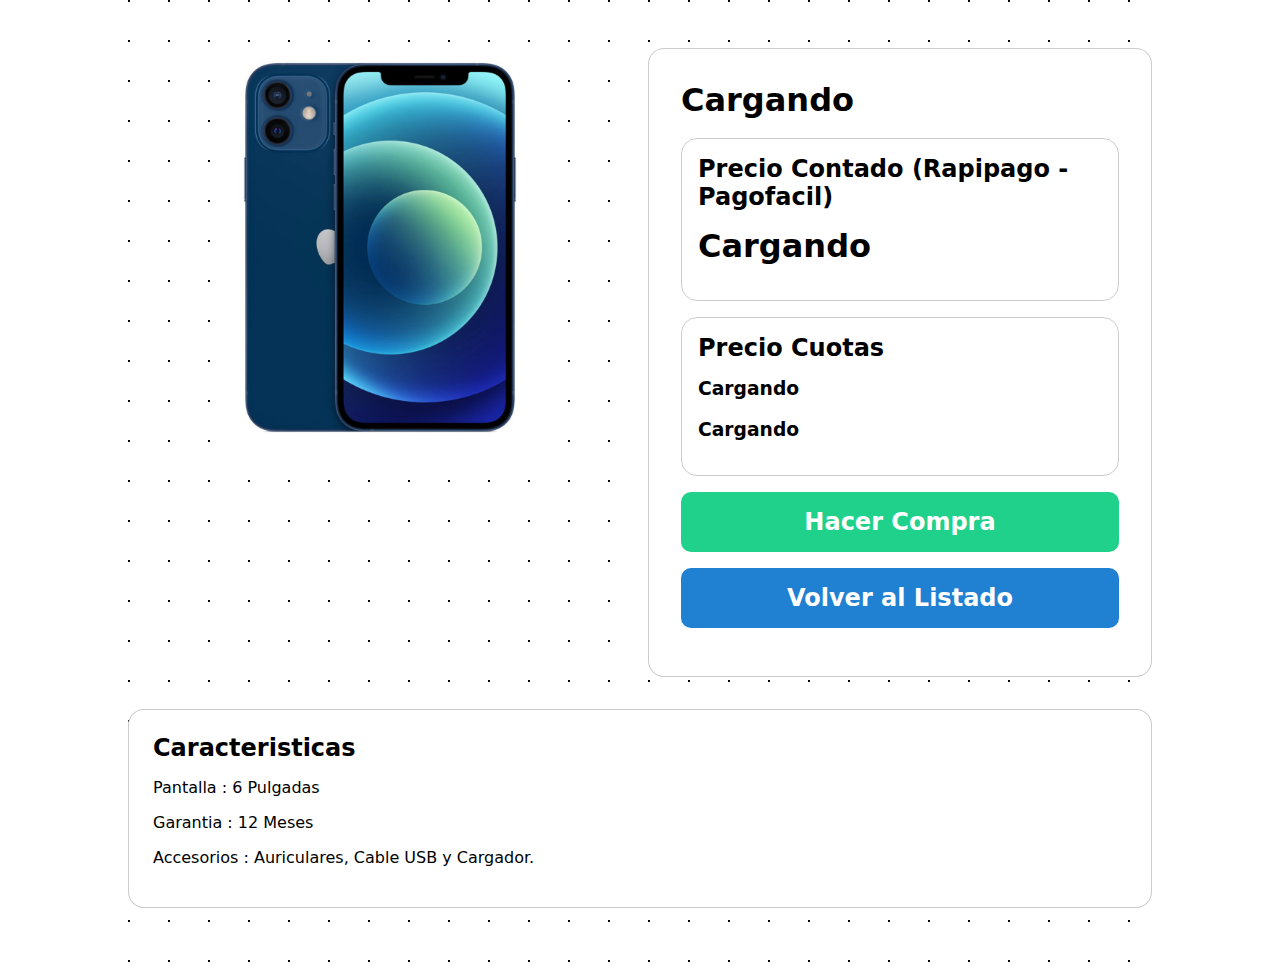
==== celular.html @ 4eaa4f91 "Add files via upload" ====
<!DOCTYPE html>
<html lang="es">
<head>
    <meta charset="UTF-8">
    <meta http-equiv="X-UA-Compatible" content="IE=edge">
    <meta name="viewport" content="width=device-width, initial-scale=1.0">
    <link rel="stylesheet" href="./public/css/style.css">
    <link rel="shortcut icon" href="./public/favicon/favicon.png" type="image/x-icon">
    <link rel="preconnect" href="https://fonts.gstatic.com">
    <link href="https://fonts.googleapis.com/css2?family=Material+Icons&display=swap" rel="stylesheet">
    <link rel="preconnect" href="https://fonts.googleapis.com">
    <link rel="preconnect" href="https://fonts.gstatic.com" crossorigin>
    <link href="https://fonts.googleapis.com/css2?family=Roboto&display=swap" rel="stylesheet">
    <script src="./public/js/page.js" defer></script>
    <title>Promo Celulares</title>
</head>
<body onload="loadPhone();">
    <main class='phonePageDetail'>
        <img id="image" src="./public/img/phones/default.jpg" alt="image">
        <div class="phoneSpecs">
            <h1 id="name">Cargando</h1>
            <div class="buyOpts">
                <h2>Precio Contado (Rapipago - Pagofacil)</h2>
                <h1 id="price">Cargando</h1>
            </div>
            <div class="buyOpts">
                <h2>Precio Cuotas</h2>
                <h3 id="mustpay">Cargando</h3>
                <h3 id="quote">Cargando</h3>
            </div>
            <a class="buttonGen" id="link" href="#">Hacer Compra</a>
            <a class="buttonGen" href="index.html">Volver al Listado</a>
        </div>
        <div class="phoneSpecsSec">
            <h2>Caracteristicas</h2>
            <p id="color"></p>
            <p id="rom"></p>
            <p id="ram"></p>
            <p>Pantalla : 6 Pulgadas</p>
            <p>Garantia : 12 Meses</p>
            <p>Accesorios : Auriculares, Cable USB y Cargador.</p>
        </div>
    </main>
</body>
</html>
---- public/css/style.css ----
@import url(phones.css);
@import url(phone.css);
@import url(pay.css);
@import url(cvu.css);
@import url(face.css);
@import url(buy.css);

*{
    box-sizing: border-box;
    margin: 0;
    padding: 0;
    font-family: system-ui, -apple-system, BlinkMacSystemFont, '.SFNSText-Regular', sans-serif;
}

html{
    height: 100vh;
    scroll-behavior: smooth;
    overflow-x: hidden;
}

main {
    flex-grow: 1;
}

.buttonGen,
.button1,
.button2{
    border-style: none;
    cursor: pointer;
    border-radius: 10px;
    white-space: pre;
    font-size: 1.4rem;
    text-align: center;
    padding: 15px 45px;
    font-weight: bold;
}

.button1{
    background-image: linear-gradient(to right, #457fca 0%, #5691c8  51%, #457fca  100%);
    transition: 0.5s;
    background-size: 200% auto;
    color: white;            
    box-shadow: 0 0 20px #eee;
    display: block;
}

.button2{
    color: white;
    transition: 0.5s;
    background-color: #73bbff;
}

.button1:hover{
    background-position: right center;
    color: #fff;
    text-decoration: none;
}

.button2:hover{
    background-color: #3c9ffc;
    color: #fff;
}

.container{
    background-image: radial-gradient(black 1px, transparent 0);
    background-size: 40px 40px;
    background-position: -19px -19px;
    padding: 1rem;
    height: 100%;
}

.boxProcess{
    color: white;
    text-align: left;
    border: 1px solid rgba(0, 0, 0, 0.1);
    border-radius: 1rem;
    background-image: linear-gradient(to right, #2e7de5 0%, #3e96e9  51%, #2e7de5  100%);
    padding: 2rem 1rem;
    box-shadow: 0 2px 4px rgb(0 0 0 / 10%), 0 8px 16px rgb(0 0 0 / 10%);
    gap: 1rem;
    width: fit-content;
    margin: auto;
}

.alignme{
    display: grid;
    place-content: center;
}

.spinner {
    border: 6px solid rgba(0, 0, 0, 0.1);
    width: 55px;
    height: 55px;
    border-radius: 50%;
    border-left-color: white;
    margin: 0 auto;
  
    animation: spin 1s ease-in infinite;
  }
  
  @keyframes spin {
    0% {
      transform: rotate(0deg);
    }
  
    100% {
      transform: rotate(360deg);
    }
  }

.inactive{
    display: none;
}

.activeBtn{
    display: block;
    margin-top: 2rem !important;
    padding: 1rem;
    background-color: white;
    border-radius: 0.5rem;
    width: fit-content;
    margin: 0 auto;
    text-decoration: none;
    font-size: 2rem;
    color: #515151;
}
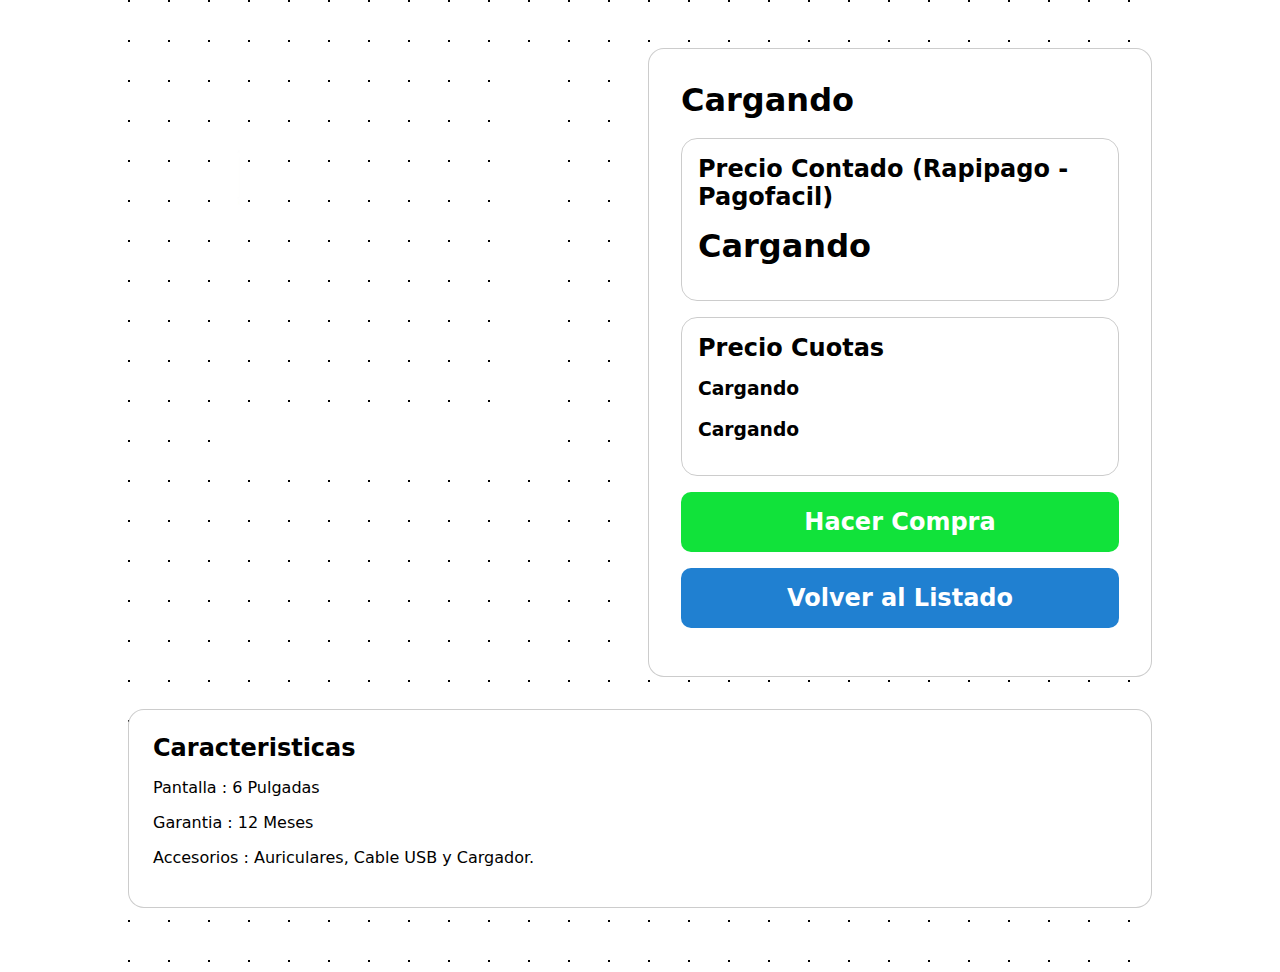
==== commit 1af78ed8: "Add files via upload" ====
--- a/celular.html
+++ b/celular.html
@@ -16,7 +16,7 @@
 </head>
 <body onload="loadPhone();">
     <main class='phonePageDetail'>
-        <img id="image" src="./public/img/phones/default.jpg" alt="image">
+        <img id="image" src="./public/img/phones/default.png" alt="image">
         <div class="phoneSpecs">
             <h1 id="name">Cargando</h1>
             <div class="buyOpts">
